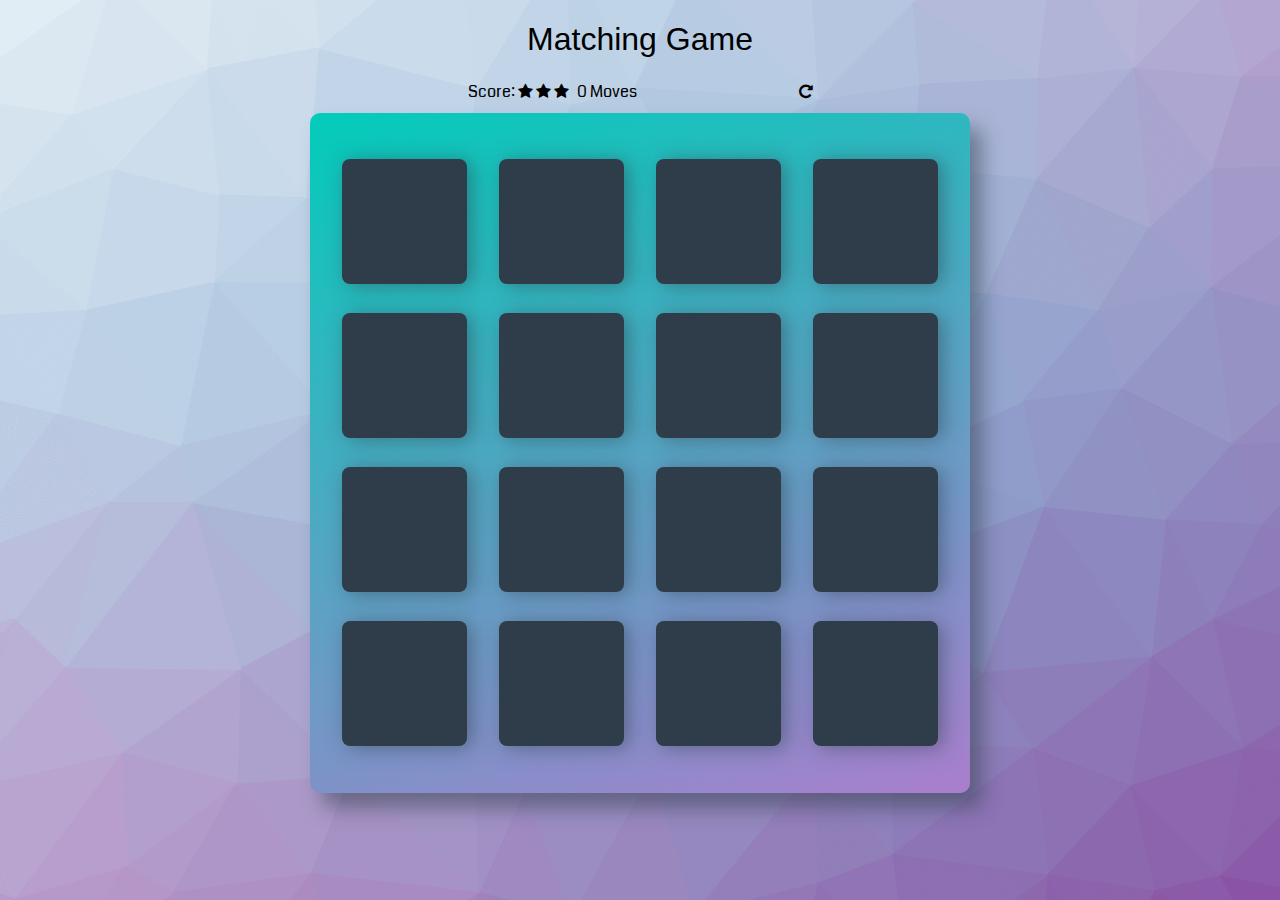
==== memory-game/index.html @ 8ceb47df "adding clock logic / commenting for now" ====
<!doctype html>
<html lang="en">
<head>
    <meta charset="utf-8">
    <title>Matching Game</title>
    <meta name="description" content="">
    <link rel="stylesheet prefetch" href="https://maxcdn.bootstrapcdn.com/font-awesome/4.6.1/css/font-awesome.min.css">
    <link rel="stylesheet prefetch" href="https://fonts.googleapis.com/css?family=Coda">
    <link rel="stylesheet" href="css/app.css">
    <link rel="icon" href="../img/favicon.ico">
</head>
<body>

    <div class="container">
        <header>
            <h1>Matching Game</h1>
        </header>

        <section class="score-panel">
            <span>Score:</span>
        	<ul class="stars" id="stars">
        		<li><i class="fa fa-star"></i></li>
        		<li><i class="fa fa-star" id="star-two"></i></li>
        		<li><i class="fa fa-star" id="star-three"></i></li>
        	</ul>

            <span class="moves">0</span> Moves

            <!-- <span class="timer">
            </span> -->

            <div class="restart">
        		<i class="fa fa-repeat"></i>
        	</div>
        </section>

        <ul class="deck" id="mainDeck">
        </ul>
    </div>

    <script src="js/app.js"></script>
</body>
</html>
---- memory-game/css/app.css ----
html {
    box-sizing: border-box;
}

*,
*::before,
*::after {
    box-sizing: inherit;
}

html,
body {
    width: 100%;
    height: 100%;
    margin: 0;
    padding: 0;
}

body {
    background: #ffffff url('../img/background.png'); /* Background pattern from Subtle Patterns */
    font-family: 'Coda', cursive;
}

.container {
    display: flex;
    justify-content: center;
    align-items: center;
    flex-direction: column;
}

h1 {
    font-family: 'Open Sans', sans-serif;
    font-weight: 300;
}

/*
 * Styles for the deck of cards
 */

.deck {
    width: 660px;
    min-height: 680px;
    background: linear-gradient(160deg, #02ccba 0%, #aa7ecd 100%);
    padding: 32px;
    border-radius: 10px;
    box-shadow: 12px 15px 20px 0 rgba(46, 61, 73, 0.5);
    display: flex;
    flex-wrap: wrap;
    justify-content: space-between;
    align-items: center;
    margin: 0 0 3em;
}

.deck .card {
    height: 125px;
    width: 125px;
    background: #2e3d49;
    font-size: 0;
    color: #ffffff;
    border-radius: 8px;
    cursor: pointer;
    display: flex;
    justify-content: center;
    align-items: center;
    box-shadow: 5px 2px 20px 0 rgba(46, 61, 73, 0.5);
}

.deck .card.open {
    transform: rotateY(0);
    background: #02b3e4;
    cursor: default;
}

.deck .card.show {
    font-size: 33px;
}

.deck .card.match {
    cursor: default;
    background: #02ccba;
    font-size: 33px;
}

/*
 * Styles for the Score Panel
 */

.score-panel {
    text-align: left;
    width: 345px;
    margin-bottom: 10px;
}

.score-panel .stars {
    margin: 0;
    padding: 0;
    display: inline-block;
    margin: 0 5px 0 0;
}

.score-panel .stars li {
    list-style: none;
    display: inline-block;
}

.score-panel .restart {
    float: right;
    cursor: pointer;
}
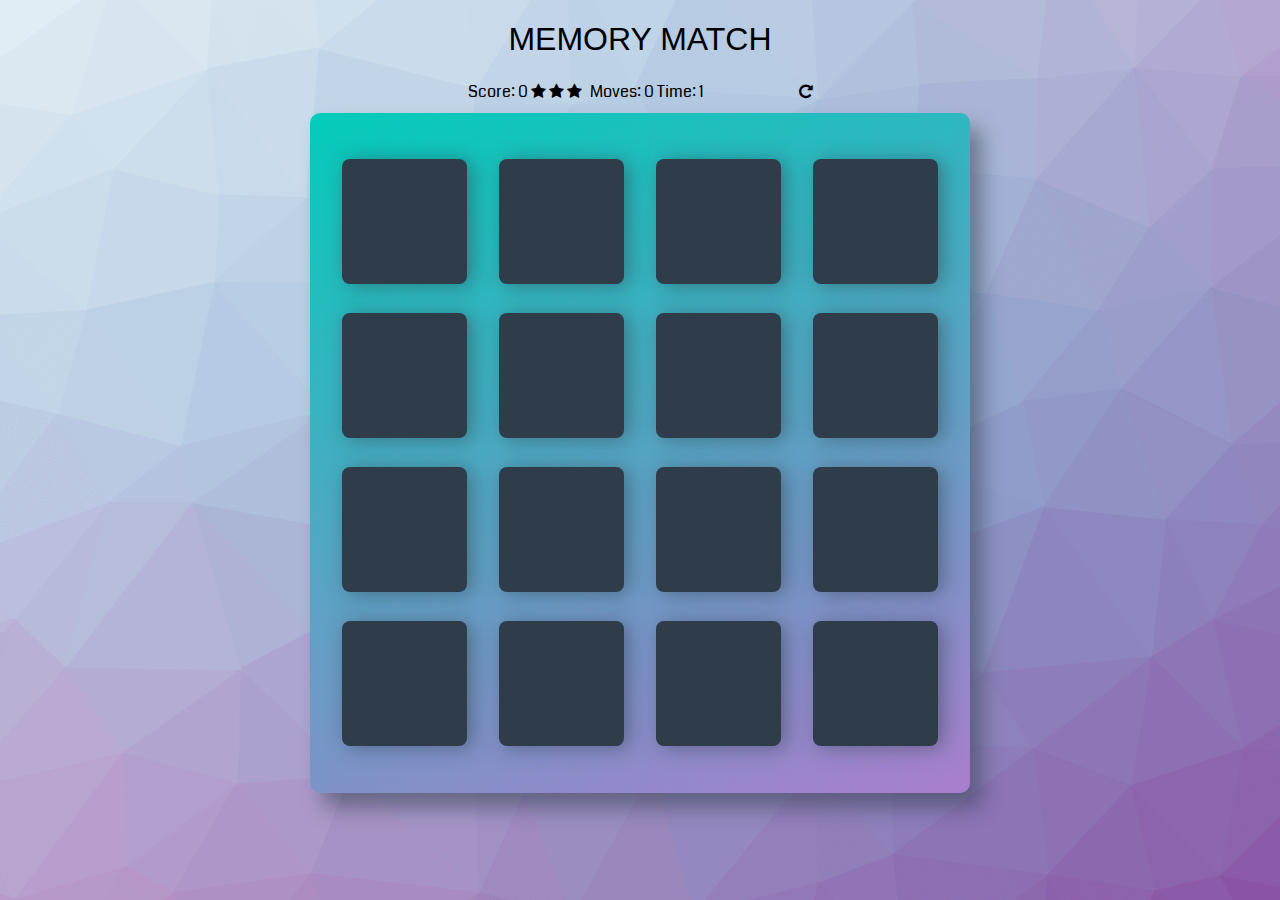
==== commit caba652e: "correcting everything" ====
--- a/memory-game/index.html
+++ b/memory-game/index.html
@@ -13,31 +13,43 @@
 
     <div class="container">
         <header>
-            <h1>Matching Game</h1>
+            <h1>MEMORY MATCH</h1>
         </header>
 
         <section class="score-panel">
-            <span>Score:</span>
-        	<ul class="stars" id="stars">
-        		<li><i class="fa fa-star"></i></li>
-        		<li><i class="fa fa-star" id="star-two"></i></li>
-        		<li><i class="fa fa-star" id="star-three"></i></li>
-        	</ul>
+        Score: <span id="show-score"></span>
+            <ul class="stars" id="stars">
+                <li><i class="fa fa-star" id ="star-one"></i></li>
+                <li><i class="fa fa-star" id="star-two"></i></li>
+                <li><i class="fa fa-star" id="star-three"></i></li>
+            </ul>
 
-            <span class="moves">0</span> Moves
+            Moves: <span class="moves">0</span> 
 
-            <!-- <span class="timer">
-            </span> -->
+            Time: <span id="timer"></span>
 
             <div class="restart">
-        		<i class="fa fa-repeat"></i>
-        	</div>
+                <i class="fa fa-repeat"></i>
+            </div>
         </section>
 
         <ul class="deck" id="mainDeck">
         </ul>
     </div>
 
+    <!-- The Win Modal -->
+    <div id="win-modal" class="modal">
+
+      
+        <div class="modal-content">
+            <p>Congratulations! You Won!</p>
+            <p>With <span id="finalMoves"></span> moves and <span id="num-stars"></span> stars</p>
+            <p>Completion time: <span id ="endTime"></span></p>
+            <button class="play-again">Play Again!</button>
+        </div>
+
+    </div>
+
     <script src="js/app.js"></script>
 </body>
 </html>
--- a/memory-game/css/app.css
+++ b/memory-game/css/app.css
@@ -107,3 +107,29 @@
     float: right;
     cursor: pointer;
 }
+
+/* Winning Modal Styles */
+.modal {
+    display: none;
+    position: fixed;
+    z-index: 1;
+    left: 0;
+    top: 0;
+    width: 100%;
+    height: 100%;
+    overflow: auto;
+    background-color: rgb(0,0,0);
+    background-color: rgba(0,0,0,0.4);
+}
+
+
+.modal-content {
+    background-color: #fefefe;
+    margin: 15% auto;
+    padding: 20px;
+    border: 1px solid #888;
+    width: 70%;
+    font-family: 'Open Sans', sans-serif;
+    font-weight: 300;
+    text-align: center;
+}
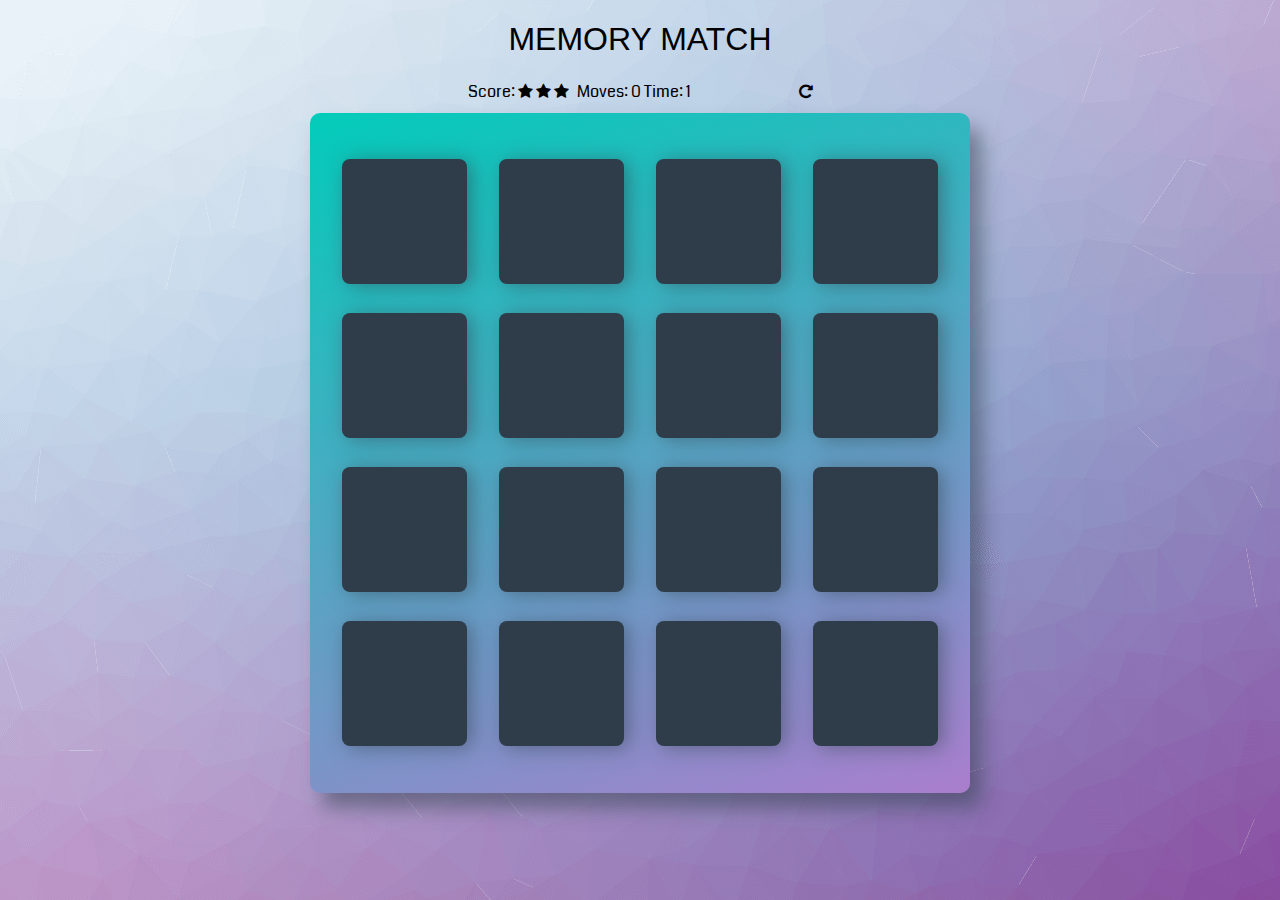
==== commit fc458675: "removing spaces" ====
--- a/memory-game/index.html
+++ b/memory-game/index.html
@@ -37,19 +37,15 @@
         </ul>
     </div>
 
-    <!-- The Win Modal -->
+    <!-- Modal Pop-up For Winning the Game -->
     <div id="win-modal" class="modal">
-
-      
         <div class="modal-content">
             <p>Congratulations! You Won!</p>
             <p>With <span id="finalMoves"></span> moves and <span id="num-stars"></span> stars</p>
-            <p>Completion time: <span id ="endTime"></span></p>
+            <p>Completion time: <span id ="endTime"></span> seconds.</p>
             <button class="play-again">Play Again!</button>
         </div>
-
     </div>
-
     <script src="js/app.js"></script>
 </body>
 </html>
--- a/memory-game/css/app.css
+++ b/memory-game/css/app.css
@@ -133,3 +133,38 @@
     font-weight: 300;
     text-align: center;
 }
+
+/* Animations */
+
+/* Shake Example taken from (https://css-tricks.com/snippets/css/shake-css-keyframe-animation/) */
+.wobble {
+    animation: shake 0.6s cubic-bezier(.36,.07,.19,.97) both;
+    transform: translate3d(0, 0, 0);
+    backface-visibility: hidden;
+    perspective: 1000px;
+  }
+
+  @keyframes shake {
+    10%, 90% {
+      transform: translate3d(-1px, 0, 0);
+    }
+    20%, 80% {
+      transform: translate3d(2px, 0, 0);
+    }
+    30%, 50%, 70% {
+      transform: translate3d(-4px, 0, 0);
+    }
+    40%, 60% {
+      transform: translate3d(4px, 0, 0);
+    }
+  }
+
+.grow {
+    animation: zoom 0.2s normal;
+}
+@keyframes zoom { 
+    100% {
+    transform: scale(1.2); 
+    }
+}
+
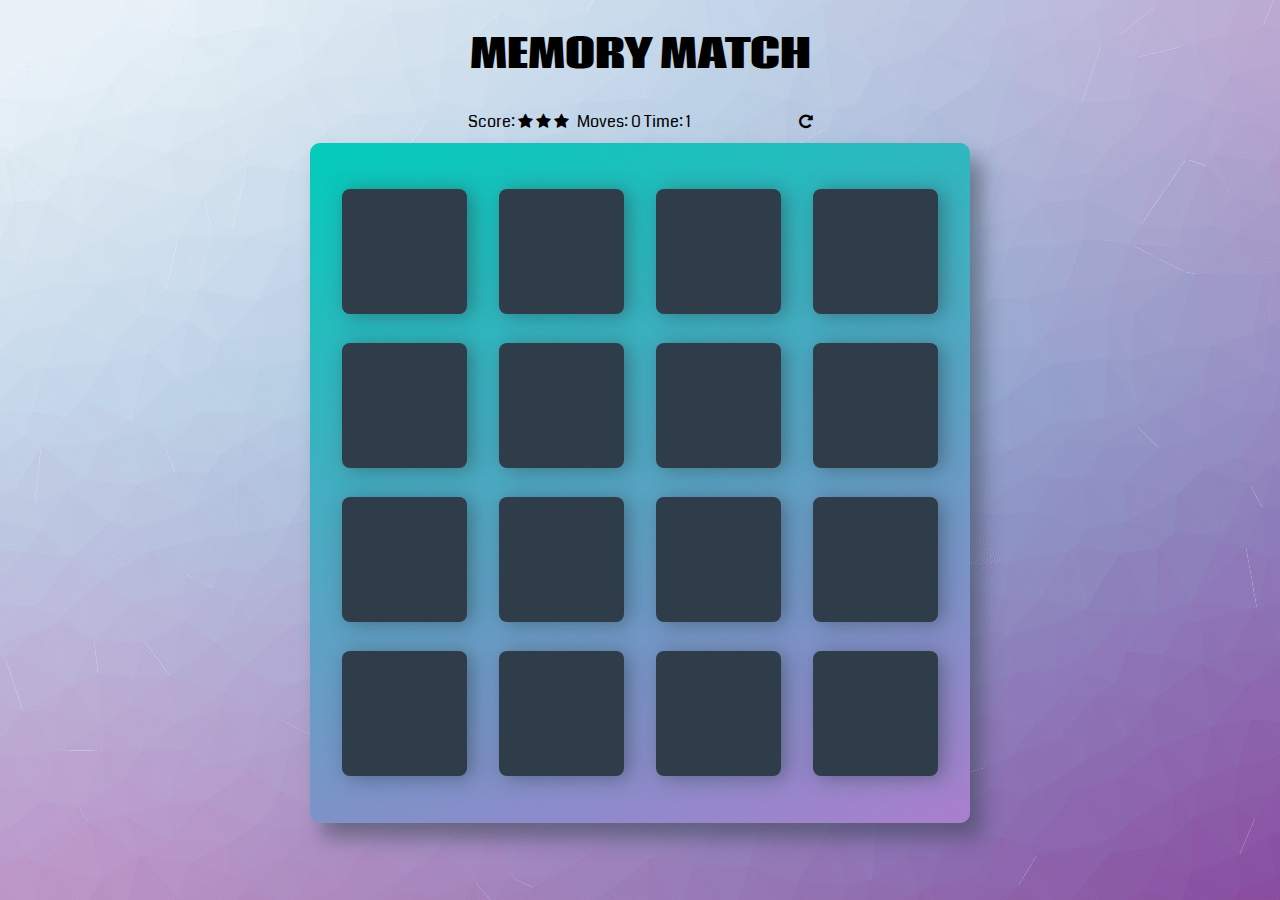
==== commit 106ae6cd: "Adding Readme file" ====
--- a/memory-game/index.html
+++ b/memory-game/index.html
@@ -40,9 +40,9 @@
     <!-- Modal Pop-up For Winning the Game -->
     <div id="win-modal" class="modal">
         <div class="modal-content">
-            <p>Congratulations! You Won!</p>
-            <p>With <span id="finalMoves"></span> moves and <span id="num-stars"></span> stars</p>
-            <p>Completion time: <span id ="endTime"></span> seconds.</p>
+            <p>Congratulations! <strong>You Won!</strong></p>
+            <p>With <strong><span id="finalMoves"></span></strong> moves and <strong><span id="num-stars"></span></strong> stars.</p>
+            <p>Completion time: <strong><span id ="endTime"></span> seconds.</strong></p>
             <button class="play-again">Play Again!</button>
         </div>
     </div>
--- a/memory-game/css/app.css
+++ b/memory-game/css/app.css
@@ -17,7 +17,8 @@
 }
 
 body {
-    background: #ffffff url('../img/background.png'); /* Background pattern from Subtle Patterns */
+    /* Background pattern from (https://trianglify.io/) */
+    background: #ffffff url('../img/background.png');
     font-family: 'Coda', cursive;
 }
 
@@ -29,11 +30,11 @@
 }
 
 h1 {
-    font-family: 'Open Sans', sans-serif;
-    font-weight: 300;
+    font-weight: 600;
+    font-size: 2.5em;
 }
 
-/*
+/**
  * Styles for the deck of cards
  */
 
@@ -81,7 +82,7 @@
     font-size: 33px;
 }
 
-/*
+/**
  * Styles for the Score Panel
  */
 
@@ -108,7 +109,9 @@
     cursor: pointer;
 }
 
-/* Winning Modal Styles */
+/**
+* Winning Modal Styles 
+*/
 .modal {
     display: none;
     position: fixed;
@@ -128,15 +131,16 @@
     margin: 15% auto;
     padding: 20px;
     border: 1px solid #888;
-    width: 70%;
-    font-family: 'Open Sans', sans-serif;
+    width: 50%;
     font-weight: 300;
     text-align: center;
 }
 
-/* Animations */
-
-/* Shake Example taken from (https://css-tricks.com/snippets/css/shake-css-keyframe-animation/) */
+/**
+Animations
+------------
+Shake Example taken from (https://css-tricks.com/snippets/css/shake-css-keyframe-animation/) 
+*/
 .wobble {
     animation: shake 0.6s cubic-bezier(.36,.07,.19,.97) both;
     transform: translate3d(0, 0, 0);
